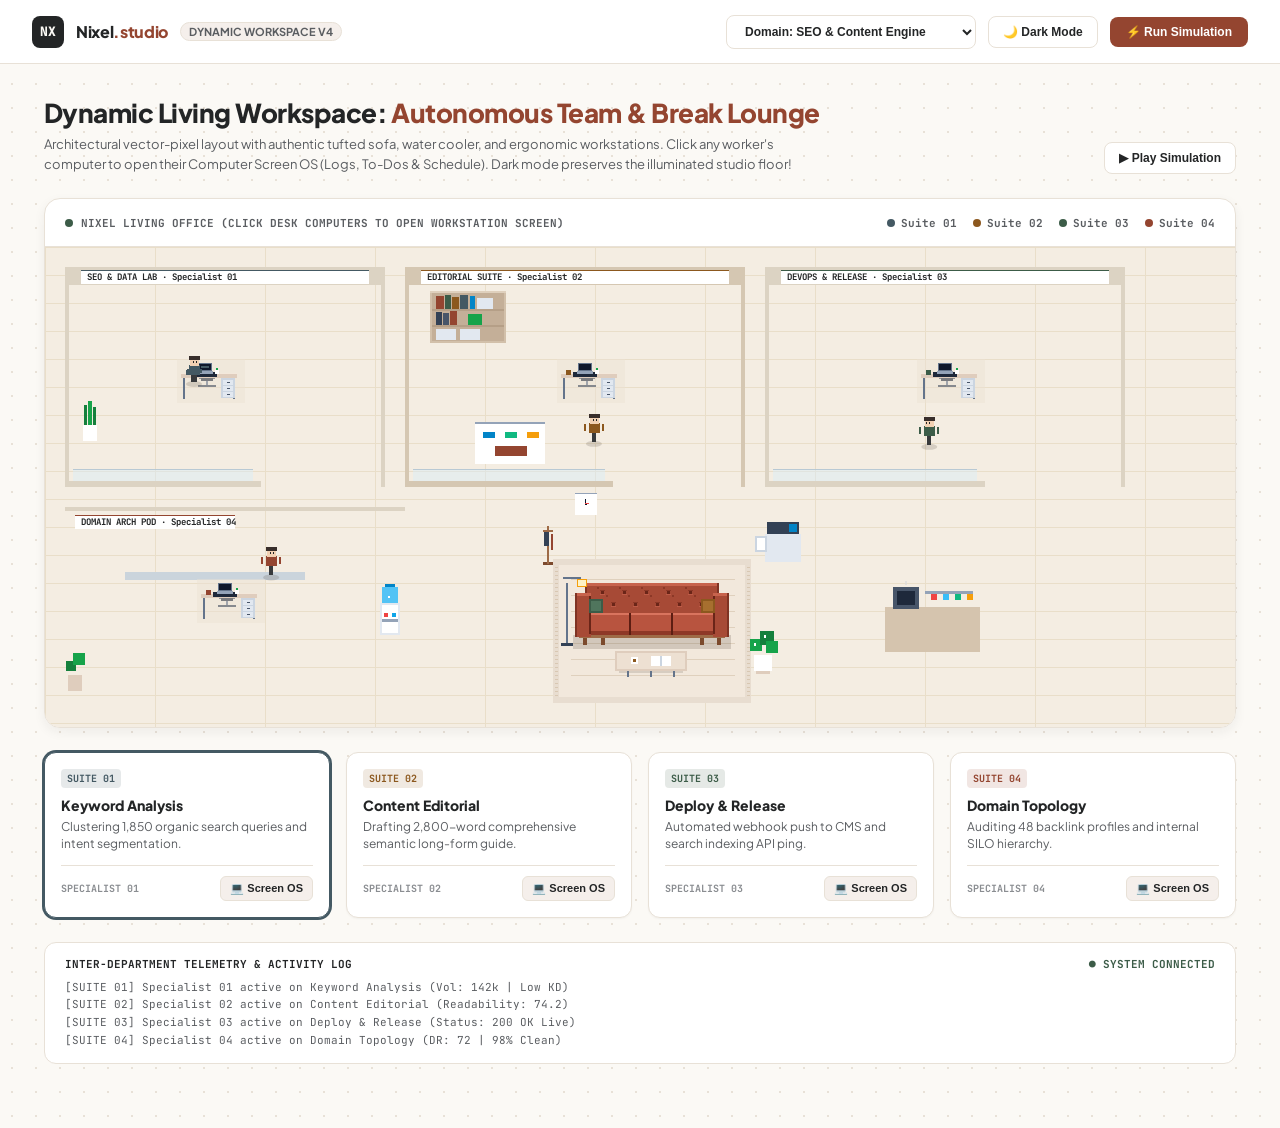
==== index.html @ ef80f1cb "Initial commit: Nixel dynamic vector-pixel workspace design system" ====
<!DOCTYPE html>
<html lang="en">
<head>
  <meta charset="UTF-8">
  <meta name="viewport" content="width=device-width, initial-scale=1.0">
  <title>NIXEL - Dynamic Vector-Pixel Workspace Studio</title>
  <link rel="stylesheet" href="./css/nixel-office.css">
</head>
<body>

  <!-- Top Navigation Bar -->
  <header class="top-nav">
    <div class="brand-wrap">
      <div class="brand-badge">NX</div>
      <div class="brand-text">Nixel<span style="color:var(--accent-terracotta)">.studio</span></div>
      <span style="font-size:11px; font-weight:700; padding:2px 8px; border-radius:999px; background:var(--bg-card-subtle); color:var(--text-muted); border:1px solid var(--border-subtle);">
        DYNAMIC WORKSPACE V4
      </span>
    </div>

    <div class="nav-controls">
      <!-- Business Domain Switcher -->
      <select id="businessDomainSelect" class="theme-toggle-btn" style="cursor:pointer; font-weight:700;">
        <option value="seo">Domain: SEO &amp; Content Engine</option>
        <option value="ecommerce">Domain: E-Commerce &amp; DTC Store</option>
        <option value="saas">Domain: SaaS Engineering Squad</option>
      </select>

      <button id="themeToggleBtn" class="theme-toggle-btn">
        <span>🌙 Dark Mode</span>
      </button>
      <button class="btn-action" onclick="simulateOfficeWork()">
        <span>⚡ Run Simulation</span>
      </button>
    </div>
  </header>

  <!-- Main Workspace -->
  <main class="main-wrap">

    <!-- Hero Introduction -->
    <section class="hero-row">
      <div>
        <h1 id="heroTitle" class="hero-title">Dynamic Living Workspace: <span>Autonomous Team &amp; Break Lounge</span></h1>
        <p id="heroSub" class="hero-sub">
          Architectural vector-pixel layout with authentic tufted sofa, water cooler, and ergonomic workstations. Click any worker's computer to open their Computer Screen OS (Logs, To-Dos &amp; Schedule). Dark mode preserves the illuminated studio floor!
        </p>
      </div>
      <div>
        <button class="theme-toggle-btn" onclick="simulateOfficeWork()">
          <span>▶ Play Simulation</span>
        </button>
      </div>
    </section>

    <!-- Canvas Frame -->
    <section class="office-frame">
      <div class="office-header">
        <div style="display:flex; align-items:center; gap:8px;">
          <span style="width:8px; height:8px; border-radius:50%; background:var(--accent-sage);"></span>
          <span id="canvasHeaderLabel">NIXEL LIVING OFFICE (CLICK DESK COMPUTERS TO OPEN WORKSTATION SCREEN)</span>
        </div>
        <div class="room-legend">
          <div class="legend-tag"><span class="legend-dot" style="background:#445963;"></span> Suite 01</div>
          <div class="legend-tag"><span class="legend-dot" style="background:#8c581e;"></span> Suite 02</div>
          <div class="legend-tag"><span class="legend-dot" style="background:#3c5c48;"></span> Suite 03</div>
          <div class="legend-tag"><span class="legend-dot" style="background:#944530;"></span> Suite 04</div>
        </div>
      </div>

      <div class="canvas-box">
        <canvas id="officeCanvas"></canvas>

        <!-- Concise Character Hover Tooltip -->
        <div id="inspectTooltip" class="inspect-tooltip">
          <div id="ttRole" class="tt-role">KEYWORD ANALYST</div>
          <div id="ttName" class="tt-name">Specialist 01</div>
          <div id="ttAct" class="tt-act">
            <span id="ttActDot" class="tt-act-dot" style="background:var(--accent-sage);"></span>
            <span id="ttActText">Working at workstation</span>
          </div>
        </div>
      </div>
    </section>

    <!-- 4 Dynamic Role Cards -->
    <section id="roleCardsGrid" class="cards-row">
      <!-- Injected dynamically by nixel-office-app.js -->
    </section>

    <!-- Real-time Console Log -->
    <section class="console-box">
      <div class="console-header">
        <span>INTER-DEPARTMENT TELEMETRY &amp; ACTIVITY LOG</span>
        <span style="color:var(--accent-sage);">● SYSTEM CONNECTED</span>
      </div>
      <div id="consoleContent" class="console-lines">
        <!-- Injected dynamically by nixel-office-app.js -->
      </div>
    </section>

  </main>

  <!-- Modal: Realistic Workstation Computer Screen OS -->
  <div id="computerScreenModal" class="modal-overlay">
    <div class="screen-window">
      <!-- OS Window Titlebar -->
      <div class="screen-titlebar">
        <div class="screen-window-controls">
          <span id="screenCloseBtn" class="ctrl-dot ctrl-red" title="Close Screen"></span>
          <span class="ctrl-dot ctrl-yellow"></span>
          <span class="ctrl-dot ctrl-green"></span>
        </div>
        <div id="screenSysInfo" class="screen-sysinfo">WORKSTATION OS · SPECIALIST 01</div>
        <span id="screenSuiteBadge" style="font-family:'JetBrains Mono',monospace; font-size:10px; font-weight:700; color:var(--accent-sage);">
          ● ACTIVE
        </span>
      </div>

      <!-- OS App Navigation Tabs -->
      <div class="screen-tabs">
        <button class="screen-tab-btn active" data-tab="logs" onclick="switchScreenTab('logs')">📋 Activity Logs</button>
        <button class="screen-tab-btn" data-tab="todos" onclick="switchScreenTab('todos')">☑️ Task Checklist</button>
        <button class="screen-tab-btn" data-tab="schedule" onclick="switchScreenTab('schedule')">📅 Upcoming Schedule</button>
      </div>

      <!-- Screen Main Display Body -->
      <div id="screenBodyContent" class="screen-body">
        <!-- Injected dynamically based on selected tab and active role -->
      </div>
    </div>
  </div>

  <!-- Modular Scripts -->
  <script src="./js/nixel-office-assets.js"></script>
  <script src="./js/nixel-office-canvas.js"></script>
  <script src="./js/nixel-office-app.js"></script>
</body>
</html>
---- css/nixel-office.css ----
/* NIXEL - Contemporary Vector-Pixel Living Office Stylesheet */
@import url('https://fonts.googleapis.com/css2?family=Plus+Jakarta+Sans:wght@400;500;600;700;800&family=JetBrains+Mono:wght@500;700&display=swap');

:root {
  --bg-main: #FBF9F5;
  --bg-card: #FFFFFF;
  --bg-card-subtle: #F5EFEB;
  --text-main: #232526;
  --text-muted: #5A5D61;
  --text-subtle: #8A8D91;
  --border-subtle: #E8E1D7;
  --border-focus: #232526;
  --accent-terracotta: #944530;
  --accent-sage: #3C5C48;
  --accent-ochre: #8C581E;
  --accent-slate: #445963;
  --shadow-sm: 0 1px 2px rgba(35, 37, 38, 0.04);
  --shadow-md: 0 4px 12px rgba(35, 37, 38, 0.06);
  --shadow-popover: 0 8px 24px rgba(35, 37, 38, 0.12);
}

[data-theme="dark"] {
  --bg-main: #18191A;
  --bg-card: #212325;
  --bg-card-subtle: #292B2E;
  --text-main: #F5F2EB;
  --text-muted: #A3A7AD;
  --text-subtle: #6E737A;
  --border-subtle: #323538;
  --border-focus: #F5F2EB;
  --shadow-sm: 0 1px 3px rgba(0, 0, 0, 0.3);
  --shadow-md: 0 4px 14px rgba(0, 0, 0, 0.4);
  --shadow-popover: 0 8px 28px rgba(0, 0, 0, 0.5);
}

* { box-sizing: border-box; margin: 0; padding: 0; }
body {
  font-family: 'Plus Jakarta Sans', sans-serif;
  background-color: var(--bg-main);
  color: var(--text-main);
  min-height: 100vh;
  transition: background-color 0.25s ease, color 0.25s ease;
  background-image: radial-gradient(var(--border-subtle) 1px, transparent 1px);
  background-size: 24px 24px;
}

.top-nav {
  height: 64px;
  border-bottom: 1px solid var(--border-subtle);
  background: var(--bg-card);
  display: flex;
  align-items: center;
  justify-content: space-between;
  padding: 0 32px;
}

.brand-wrap { display: flex; align-items: center; gap: 12px; }
.brand-badge {
  width: 32px; height: 32px; border-radius: 8px;
  background: var(--text-main); color: var(--bg-main);
  display: flex; align-items: center; justify-content: center;
  font-family: 'JetBrains Mono', monospace; font-weight: 800; font-size: 13px;
}
.brand-text { font-size: 16px; font-weight: 800; letter-spacing: -0.02em; }
.nav-controls { display: flex; align-items: center; gap: 12px; }

.theme-toggle-btn {
  padding: 8px 14px; border-radius: 8px; border: 1px solid var(--border-subtle);
  background: var(--bg-card); color: var(--text-main); font-size: 12px;
  font-weight: 600; cursor: pointer; display: flex; align-items: center; gap: 6px;
}
.btn-action {
  padding: 8px 16px; border-radius: 8px; border: none;
  background: var(--accent-terracotta); color: #FFF; font-size: 12px;
  font-weight: 700; cursor: pointer;
}

.main-wrap { max-width: 1240px; margin: 0 auto; padding: 32px 24px 64px; }
.hero-row { display: flex; justify-content: space-between; align-items: flex-end; margin-bottom: 24px; gap: 24px; }
.hero-title { font-size: 26px; font-weight: 800; letter-spacing: -0.02em; margin-bottom: 6px; }
.hero-title span { color: var(--accent-terracotta); }
.hero-sub { font-size: 13px; color: var(--text-muted); max-width: 760px; line-height: 1.5; }

.office-frame {
  background: var(--bg-card);
  border: 1px solid var(--border-subtle);
  border-radius: 16px;
  box-shadow: var(--shadow-md);
  margin-bottom: 24px;
  overflow: hidden;
}

.office-header {
  height: 48px; border-bottom: 1px solid var(--border-subtle);
  display: flex; align-items: center; justify-content: space-between;
  padding: 0 20px; font-size: 11px; font-family: 'JetBrains Mono', monospace;
  font-weight: 700; color: var(--text-muted);
}
.room-legend { display: flex; gap: 16px; }
.legend-tag { display: flex; align-items: center; gap: 6px; font-size: 11px; }
.legend-dot { width: 8px; height: 8px; border-radius: 50%; }

.canvas-box { position: relative; width: 100%; height: 480px; background: #F5EEE3; }
#officeCanvas { width: 100%; height: 100%; display: block; image-rendering: pixelated; }

/* Concise Character Hover Tooltip */
.inspect-tooltip {
  position: absolute; top: 16px; left: 20px;
  background: rgba(255, 255, 255, 0.95);
  backdrop-filter: blur(8px);
  border: 1px solid rgba(0, 0, 0, 0.08);
  border-radius: 8px; padding: 8px 12px;
  box-shadow: 0 6px 18px rgba(0, 0, 0, 0.12);
  pointer-events: none; opacity: 0; transform: translateY(4px);
  transition: opacity 0.15s ease, transform 0.15s ease;
  z-index: 50; min-width: 170px; max-width: 250px; color: #232526;
}
.inspect-tooltip.show { opacity: 1; transform: translateY(0); }
.tt-role { font-size: 10px; font-family: 'JetBrains Mono', monospace; font-weight: 700; text-transform: uppercase; margin-bottom: 2px; }
.tt-name { font-size: 13px; font-weight: 800; color: #18191A; margin-bottom: 4px; }
.tt-act { font-size: 11px; color: #4B5563; display: flex; align-items: center; gap: 5px; line-height: 1.3; }
.tt-act-dot { width: 6px; height: 6px; border-radius: 50%; display: inline-block; flex-shrink: 0; }

/* Workflow Cards Row */
.cards-row { display: grid; grid-template-columns: repeat(4, 1fr); gap: 16px; margin-bottom: 24px; }
.room-card {
  background: var(--bg-card); border: 1px solid var(--border-subtle);
  border-radius: 12px; padding: 16px; box-shadow: var(--shadow-sm);
  cursor: pointer; transition: all 0.2s ease; display: flex; flex-direction: column;
}
.room-card:hover { transform: translateY(-2px); box-shadow: var(--shadow-md); border-color: var(--border-focus); }
.room-card.active { border-color: var(--border-focus); box-shadow: 0 0 0 2px var(--border-focus); }
.card-room-badge {
  font-family: 'JetBrains Mono', monospace; font-size: 10px; font-weight: 700;
  padding: 3px 6px; border-radius: 4px; width: fit-content; margin-bottom: 8px;
}
.card-title { font-size: 14px; font-weight: 800; margin-bottom: 4px; }
.card-text { font-size: 12px; color: var(--text-muted); line-height: 1.45; margin-bottom: 12px; flex-grow: 1; }
.card-actions { display: flex; justify-content: space-between; align-items: center; padding-top: 10px; border-top: 1px solid var(--border-subtle); }
.card-role-label { font-size: 10px; font-family: 'JetBrains Mono', monospace; font-weight: 700; color: var(--text-subtle); }
.btn-open-screen {
  font-size: 11px; font-weight: 700; padding: 5px 9px; border-radius: 6px;
  border: 1px solid var(--border-subtle); background: var(--bg-card-subtle);
  color: var(--text-main); cursor: pointer; display: flex; align-items: center; gap: 4px;
}
.btn-open-screen:hover { background: var(--text-main); color: var(--bg-main); }

/* Computer Screen Modal Window (Realistic Workstation Screen OS) */
.modal-overlay {
  position: fixed; inset: 0; background: rgba(0, 0, 0, 0.65);
  backdrop-filter: blur(6px); display: none; align-items: center;
  justify-content: center; z-index: 100; padding: 20px;
}
.modal-overlay.open { display: flex; }
.screen-window {
  background: #1E2227; border: 2px solid #333842;
  border-radius: 12px; width: 100%; max-width: 660px;
  box-shadow: 0 24px 48px rgba(0, 0, 0, 0.6); overflow: hidden;
  color: #ECEFF4; font-family: 'Plus Jakarta Sans', sans-serif;
  animation: screenPop 0.2s cubic-bezier(0.16, 1, 0.3, 1);
}
@keyframes screenPop {
  from { opacity: 0; transform: scale(0.95) translateY(12px); }
  to { opacity: 1; transform: scale(1) translateY(0); }
}
.screen-titlebar {
  background: #181B1F; padding: 10px 16px; border-bottom: 1px solid #2B303A;
  display: flex; align-items: center; justify-content: space-between;
}
.screen-window-controls { display: flex; gap: 7px; align-items: center; }
.ctrl-dot { width: 11px; height: 11px; border-radius: 50%; display: inline-block; }
.ctrl-red { background: #FF5F56; cursor: pointer; }
.ctrl-yellow { background: #FFBD2E; }
.ctrl-green { background: #27C93F; }
.screen-sysinfo { font-family: 'JetBrains Mono', monospace; font-size: 11px; color: #8F96A3; font-weight: 600; }

.screen-tabs {
  background: #23272E; padding: 0 16px; display: flex; gap: 4px;
  border-bottom: 1px solid #2B303A;
}
.screen-tab-btn {
  background: transparent; border: none; padding: 10px 14px;
  color: #8F96A3; font-size: 12px; font-weight: 700; cursor: pointer;
  border-bottom: 2px solid transparent; transition: all 0.15s ease;
}
.screen-tab-btn.active { color: #ECEFF4; border-bottom-color: var(--accent-terracotta); background: #1E2227; }
.screen-tab-btn:hover { color: #FFF; }

.screen-body { padding: 20px; max-height: 400px; overflow-y: auto; background: #1E2227; }

/* Timeline Logs */
.screen-timeline { display: flex; flex-direction: column; gap: 12px; position: relative; }
.timeline-item { display: flex; gap: 12px; align-items: flex-start; }
.tl-dot {
  width: 20px; height: 20px; border-radius: 50%;
  display: flex; align-items: center; justify-content: center;
  font-size: 10px; font-weight: 800; flex-shrink: 0; margin-top: 1px;
}
.tl-time { font-family: 'JetBrains Mono', monospace; font-size: 10px; color: #7E8694; margin-bottom: 2px; }
.tl-text { font-size: 13px; line-height: 1.4; color: #D8DEE9; }

/* Checklist To-Dos */
.todo-group { display: flex; flex-direction: column; gap: 10px; }
.todo-row {
  display: flex; align-items: center; gap: 12px; padding: 10px 14px;
  background: #252A32; border-radius: 8px; border: 1px solid #2F3540;
}
.todo-check {
  width: 18px; height: 18px; border-radius: 4px; border: 1.5px solid #4C566A;
  display: flex; align-items: center; justify-content: center; font-size: 11px;
  color: #FFF; flex-shrink: 0;
}
.todo-check.done { background: #3C5C48; border-color: #3C5C48; }
.todo-label { font-size: 13px; flex-grow: 1; color: #E5E9F0; }
.todo-label.completed { text-decoration: line-through; color: #7E8694; }
.todo-tag {
  font-family: 'JetBrains Mono', monospace; font-size: 10px; font-weight: 700;
  padding: 2px 6px; border-radius: 4px; background: rgba(255,255,255,0.08);
}

.console-box {
  background: var(--bg-card); border: 1px solid var(--border-subtle);
  border-radius: 12px; padding: 14px 20px;
}
.console-header {
  font-family: 'JetBrains Mono', monospace; font-size: 11px; font-weight: 700;
  display: flex; justify-content: space-between; margin-bottom: 8px;
}
.console-lines {
  font-family: 'JetBrains Mono', monospace; font-size: 11px; line-height: 1.6;
  color: var(--text-muted);
}
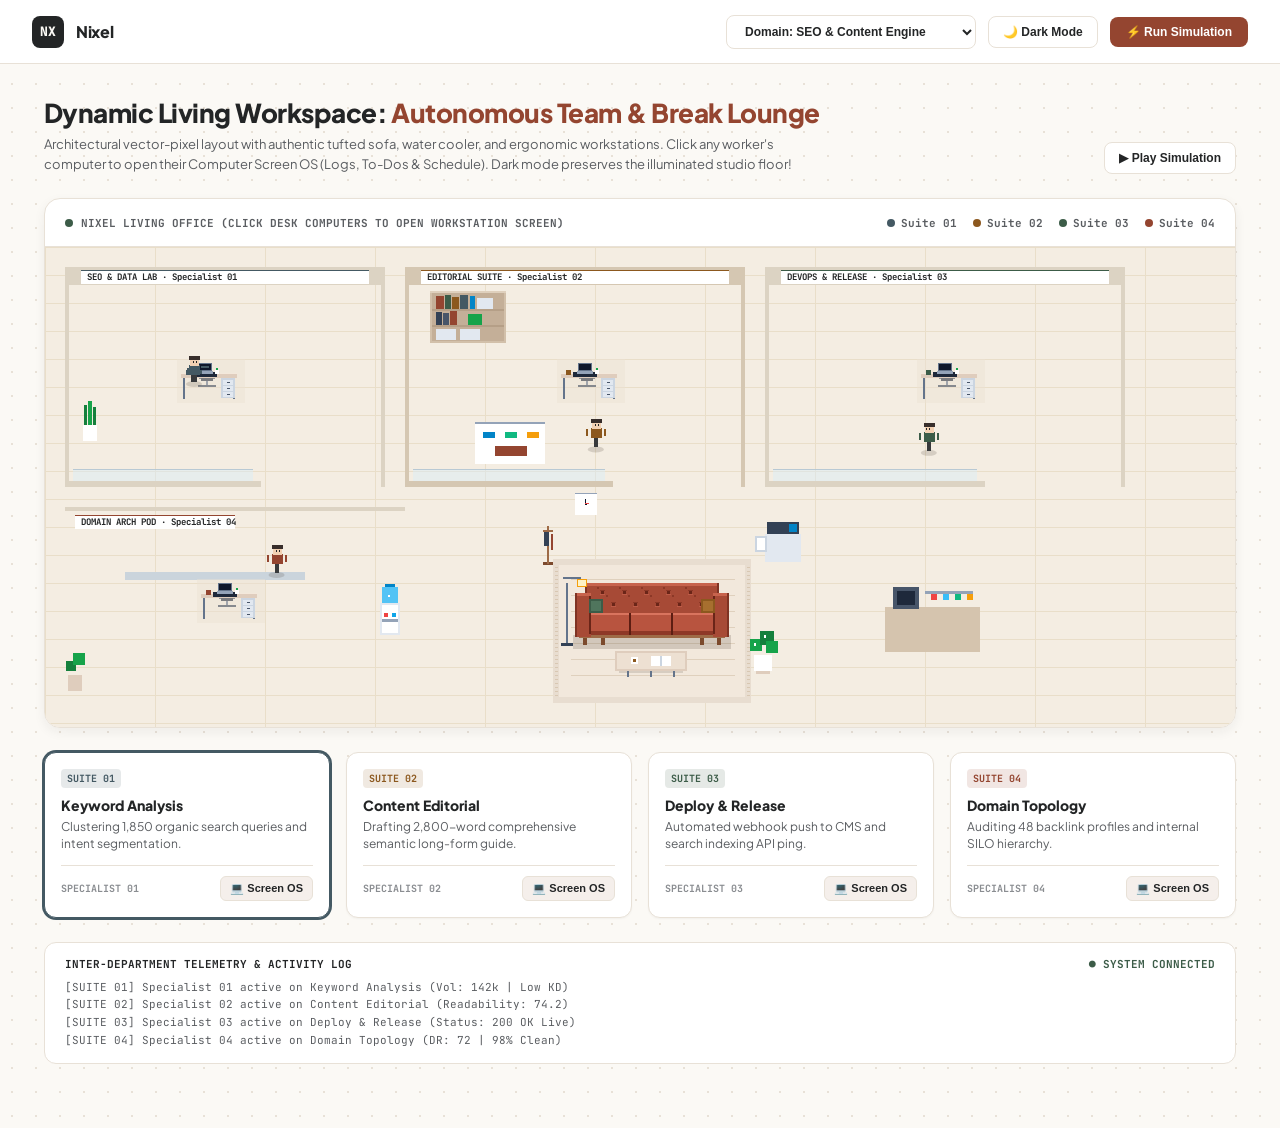
==== commit 294e301e: "docs: clean brand header, link template files in DESIGN.md, and streamline skill install" ====
--- a/index.html
+++ b/index.html
@@ -12,10 +12,7 @@
   <header class="top-nav">
     <div class="brand-wrap">
       <div class="brand-badge">NX</div>
-      <div class="brand-text">Nixel<span style="color:var(--accent-terracotta)">.studio</span></div>
-      <span style="font-size:11px; font-weight:700; padding:2px 8px; border-radius:999px; background:var(--bg-card-subtle); color:var(--text-muted); border:1px solid var(--border-subtle);">
-        DYNAMIC WORKSPACE V4
-      </span>
+      <div class="brand-text">Nixel</div>
     </div>
 
     <div class="nav-controls">
